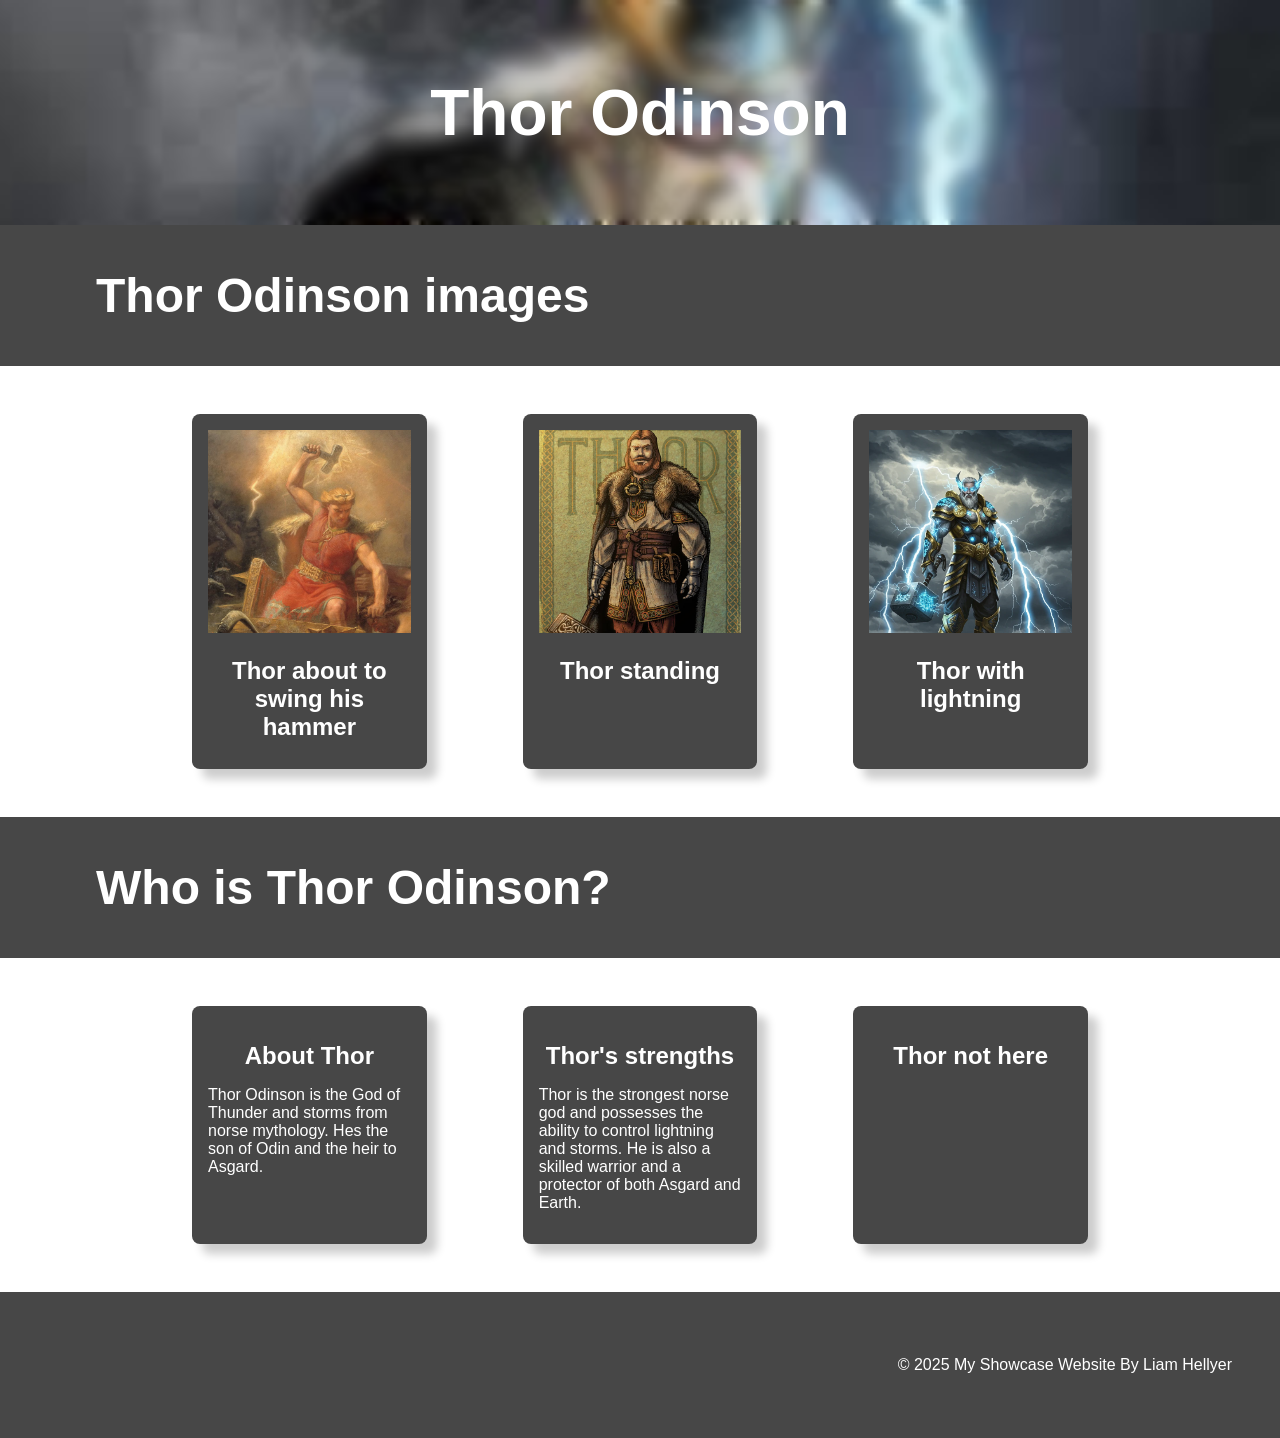
==== index.html @ ca99157f "added images and some writing" ====
<!DOCTYPE html>
<html lang="en">

<head>
    <meta charset="UTF-8">
    <meta name="viewport" content="width=device-width, initial-scale=1.0">
    <link rel="stylesheet" href="style.css">
    <title>About Thor Odinson</title>
</head>
<!-- This is the main body of the website- ALL your content goes AFTER the <body> tag and before the </body> tag -->
<body>

    <!-- The Hero Section -------------------------------------------------------------------------------------- -->
    <section class="hero">
        <div class="hero-text">Thor Odinson</div>
    </section>

<!-- Topic one ------------------------------------------------------------------------------------------------- -->
    <!-- The First Topic Section -->
    <section class="topic">
        <!-- the topic title a big bar with text in it -->
        <div class="topic-title">
            <h1>Thor Odinson images</h1>
        </div>
        <!-- now a three column grid of images -->
        <div class="topic-content">
            <!-- one "card" which includes an image with a text below it -->
            <div class="topic-card">
                <img src="images/thorafterGimp.png" alt="Thor swinging his hammer">
                <h2 class="topic-card-text">Thor about to swing his hammer</h2>
            </div>
            <div class="topic-card">
                <img src="images/fixedHoldingHammer.png" alt="Thor standing with his hammer">
                <h2 class="topic-card-text">Thor standing</h2>
            </div>
            <div class="topic-card">
                <img src="images/thorImage3.png" alt="Thor with lightning arround him">
                <h2 class="topic-card-text">Thor with lightning</h2>
            </div>
        </div>
    </section>
<!-- End of topic one------------------------------------------------------------------------------------------ -->

<!-- Copy and paste the section from above to make your next section -->
 <section class="topic">
        <!-- the topic title a big bar with text in it -->
        <div class="topic-title">
            <h1>Who is Thor Odinson?</h1>
        </div>
        <!-- now a three column grid of images -->
        <div class="topic-content">
            <!-- one "card" which includes an image with a text below it -->
            <div class="topic-card">
                <h2 class="topic-card-text">About Thor</h2>
                <p>Thor Odinson is the God of Thunder and storms from norse mythology.
                     Hes the son of Odin and the heir to Asgard.
                </p>
            </div>
            <div class="topic-card">
                <h2 class="topic-card-text">Thor's strengths</h2>
                <p>Thor is the strongest norse god and possesses the ability to control lightning and storms.
                     He is also a skilled warrior and a protector of both Asgard and Earth.

                </p>
            </div>
            <div class="topic-card">
                <h2 class="topic-card-text">Thor not here </h2>
            </div>
        </div>
    </section>
<!-- this is how com-->


    <!-- A Simple Website Footer ------------------------------------------------------------------------------ -->
    <footer class="footer">
        <p>&copy; 2025 My Showcase Website By Liam Hellyer </p>
    </footer>

<!-- The end of the whole page- no more content after this! -->
</body>
</html>
---- style.css ----
/* A simple css reset */
body,
html {
    margin: 0;
    padding: 0;
    height: 100%;
    /* The Font Family- Really important!! */
    font-family: Arial, sans-serif;
    box-sizing: border-box;
}

/* reset for images to ensure they ar 100% of the parent container width */
img {
    width: 100%;
}

/* The hero section styling- use your OWN Hero Image URL here */
.hero {
    background-image: url('images/thorBannerGIMP.png');
    height: 25vh;
    background-size: cover;
    background-position: center;
    display: flex;
    justify-content: center;
    align-items: center;
    color: white;
    text-align: center;
    position: relative;
}

/* BIG text styling for the hero section text */
.hero-text {
    font-size: 4em;
    font-weight: bold;
}

/* nice big font on a banner style background */
.topic-title{
    color: white;
    font-size: 2em;
    padding: 0.1em 3em;
    background-color: rgb(71, 71, 71);
}

/* Three column grid with a nice big gap */
.topic-content{
    display: grid;
    grid-template-columns: repeat(3, 1fr);
    gap: 6em;
    /* bring the whole section in off the sides of the page */
    width: 70%;
    /* top margin of 3em and center right/left */
    margin: 3em auto;
}

/* Styling for the individual topic cards rounded edges background color and a drop shadow */
.topic-card{
    background-color: rgb(71, 71, 71);
    color: white;
    padding: 1em;
    border-radius: 0.5em;
    box-shadow: 10px 10px 10px rgba(0, 0, 0, 0.2);
}

/* Styling for the topic card titles */
.topic-card-text{
    font-size: 1.5em;
    margin-bottom: 0.5em;
    /* center align text */
    text-align: center;
}


/* Styling for a footer section to take a bit of spcae at the bottom of the page */
.footer{
    background-color: rgb(71, 71, 71);
    color: white;
    text-align: right;
    padding: 3em 3em;
}
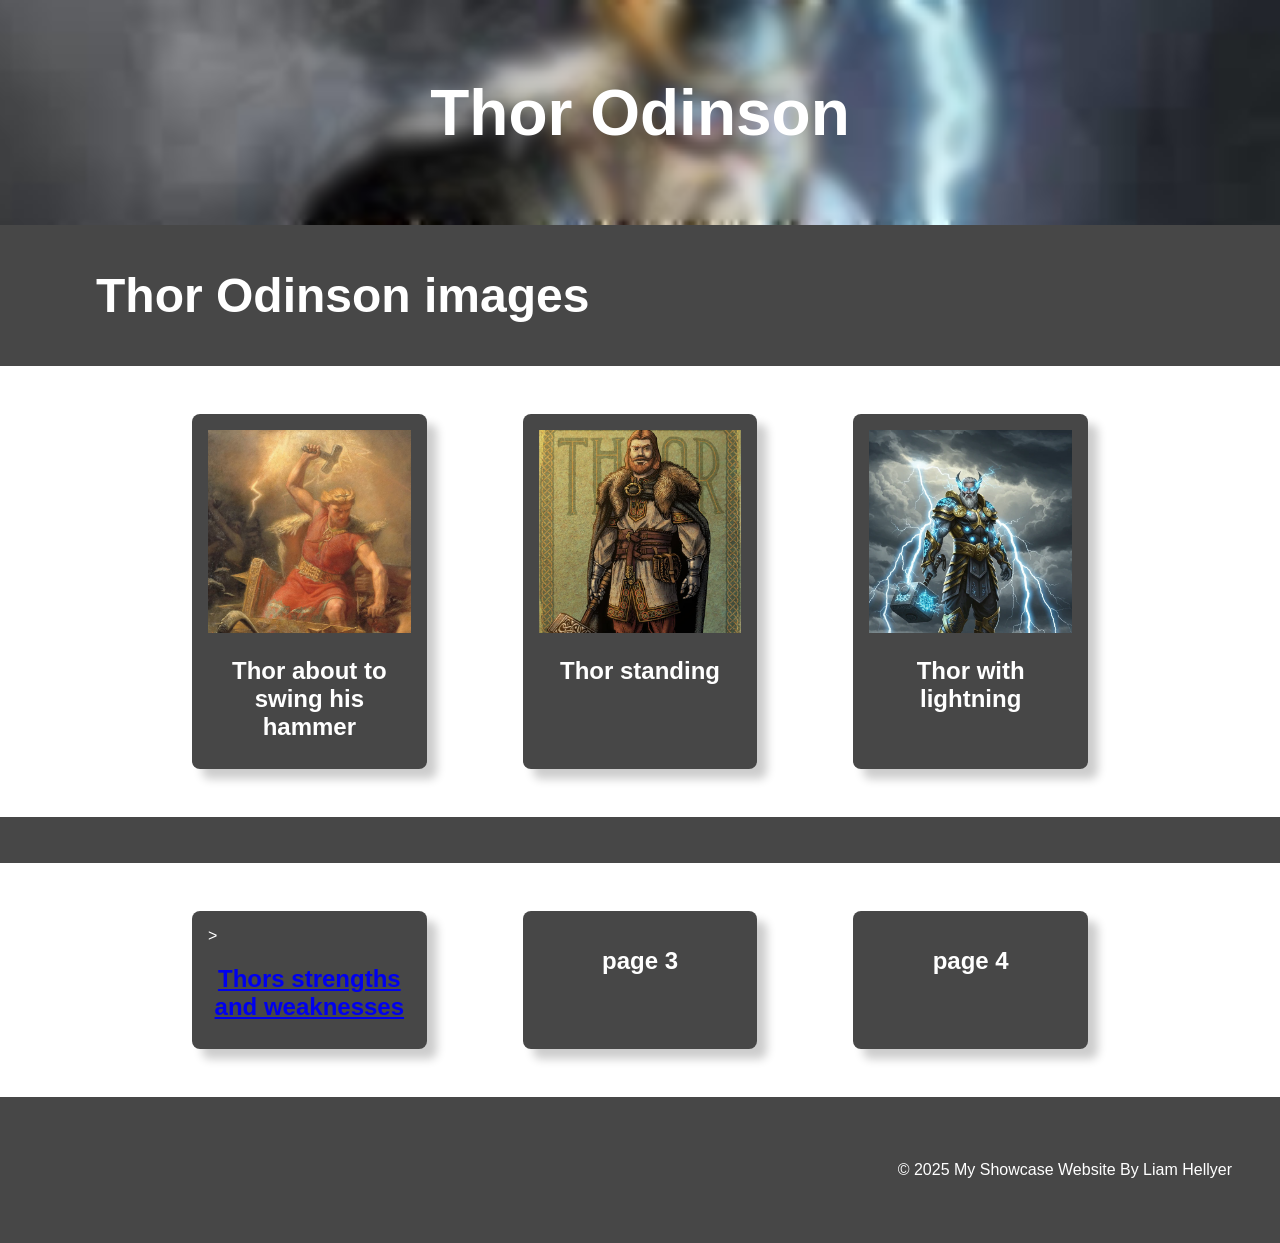
==== commit c5513dfb: "added page2" ====
--- a/index.html
+++ b/index.html
@@ -41,34 +41,29 @@
     </section>
 <!-- End of topic one------------------------------------------------------------------------------------------ -->
 
-<!-- Copy and paste the section from above to make your next section -->
- <section class="topic">
+ <!-- Topic two ------------------------------------------------------------------------------------------------- -->
+    <!-- The First Topic Section -->
+    <section class="topic">
         <!-- the topic title a big bar with text in it -->
         <div class="topic-title">
-            <h1>Who is Thor Odinson?</h1>
+            <h1></h1>
         </div>
         <!-- now a three column grid of images -->
         <div class="topic-content">
             <!-- one "card" which includes an image with a text below it -->
-            <div class="topic-card">
-                <h2 class="topic-card-text">About Thor</h2>
-                <p>Thor Odinson is the God of Thunder and storms from norse mythology.
-                     Hes the son of Odin and the heir to Asgard.
-                </p>
+            <div class="topic-card">>
+                <h2 class="topic-card-text"><a href="page2.html">Thors strengths and weaknesses</a></h2>
             </div>
             <div class="topic-card">
-                <h2 class="topic-card-text">Thor's strengths</h2>
-                <p>Thor is the strongest norse god and possesses the ability to control lightning and storms.
-                     He is also a skilled warrior and a protector of both Asgard and Earth.
-
-                </p>
+                <h2 class="topic-card-text">page 3</h2>
             </div>
             <div class="topic-card">
-                <h2 class="topic-card-text">Thor not here </h2>
+                <h2 class="topic-card-text">page 4</h2>
             </div>
         </div>
     </section>
-<!-- this is how com-->
+<!-- End of topic one------------------------------------------------------------------------------------------ -->
+
 
 
     <!-- A Simple Website Footer ------------------------------------------------------------------------------ -->
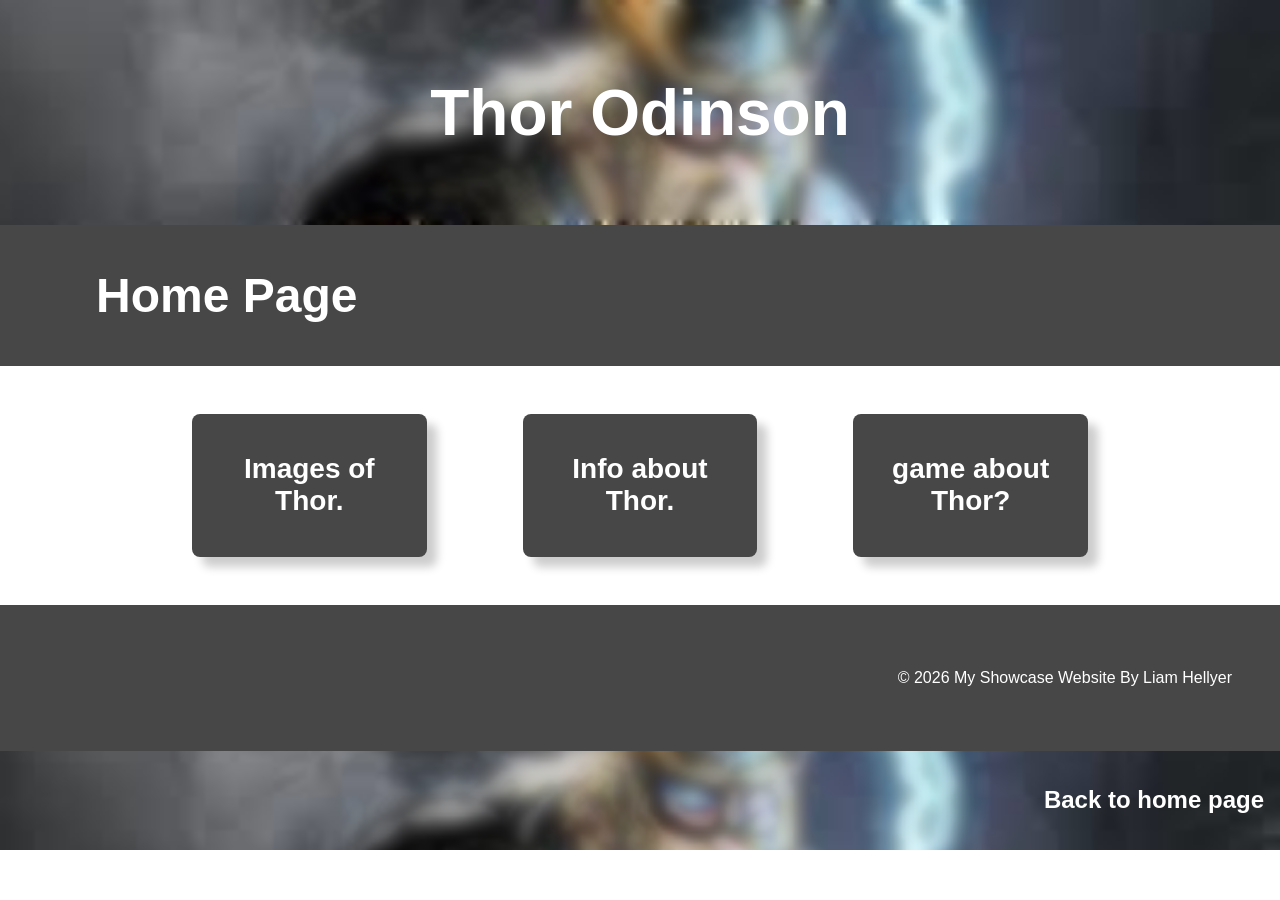
==== commit 46b7e25f: "added image and moved link" ====
--- a/index.html
+++ b/index.html
@@ -15,50 +15,25 @@
         <div class="hero-text">Thor Odinson</div>
     </section>
 
-<!-- Topic one ------------------------------------------------------------------------------------------------- -->
-    <!-- The First Topic Section -->
-    <section class="topic">
-        <!-- the topic title a big bar with text in it -->
-        <div class="topic-title">
-            <h1>Thor Odinson images</h1>
-        </div>
-        <!-- now a three column grid of images -->
-        <div class="topic-content">
-            <!-- one "card" which includes an image with a text below it -->
-            <div class="topic-card">
-                <img src="images/thorafterGimp.png" alt="Thor swinging his hammer">
-                <h2 class="topic-card-text">Thor about to swing his hammer</h2>
-            </div>
-            <div class="topic-card">
-                <img src="images/fixedHoldingHammer.png" alt="Thor standing with his hammer">
-                <h2 class="topic-card-text">Thor standing</h2>
-            </div>
-            <div class="topic-card">
-                <img src="images/thorImage3.png" alt="Thor with lightning arround him">
-                <h2 class="topic-card-text">Thor with lightning</h2>
-            </div>
-        </div>
-    </section>
-<!-- End of topic one------------------------------------------------------------------------------------------ -->
 
  <!-- Topic two ------------------------------------------------------------------------------------------------- -->
     <!-- The First Topic Section -->
     <section class="topic">
         <!-- the topic title a big bar with text in it -->
         <div class="topic-title">
-            <h1></h1>
+            <h1>Home Page</h1>
         </div>
         <!-- now a three column grid of images -->
         <div class="topic-content">
             <!-- one "card" which includes an image with a text below it -->
-            <div class="topic-card">>
-                <h2 class="topic-card-text"><a href="page2.html">Thors strengths and weaknesses</a></h2>
+            <div class="topic-card">
+                <h2 class="home-link"><a href="imagepage.html">Images of Thor.</a></h2>
             </div>
             <div class="topic-card">
-                <h2 class="topic-card-text">page 3</h2>
+                <h2 class="home-link"><a href="infopage.html">Info about Thor.</a></h2>
             </div>
             <div class="topic-card">
-                <h2 class="topic-card-text">page 4</h2>
+                <h2 class="home-link"><a href="page4.html">game about Thor?</a></h2>
             </div>
         </div>
     </section>
@@ -68,8 +43,14 @@
 
     <!-- A Simple Website Footer ------------------------------------------------------------------------------ -->
     <footer class="footer">
-        <p>&copy; 2025 My Showcase Website By Liam Hellyer </p>
+        <p>&copy; 2026 My Showcase Website By Liam Hellyer </p>
+        
     </footer>
+    <div class="below-footer">
+        <h2>
+            <a href="index.html">Back to home page </a>
+        </h2>
+    </div>
 
 <!-- The end of the whole page- no more content after this! -->
 </body>
--- a/style.css
+++ b/style.css
@@ -78,3 +78,22 @@
     text-align: right;
     padding: 3em 3em;
 }
+a{
+    color: white;
+    text-decoration: none;
+}
+.home-link{
+   text-align: center;
+   font-size: 1.75em;
+}
+.below-footer{
+    background-image: url('images/thorBannerGIMP.png');
+    background-size: cover;
+    background-position: center;
+    color: black;
+    text-align: right;
+    padding: 1em;
+}
+
+
+
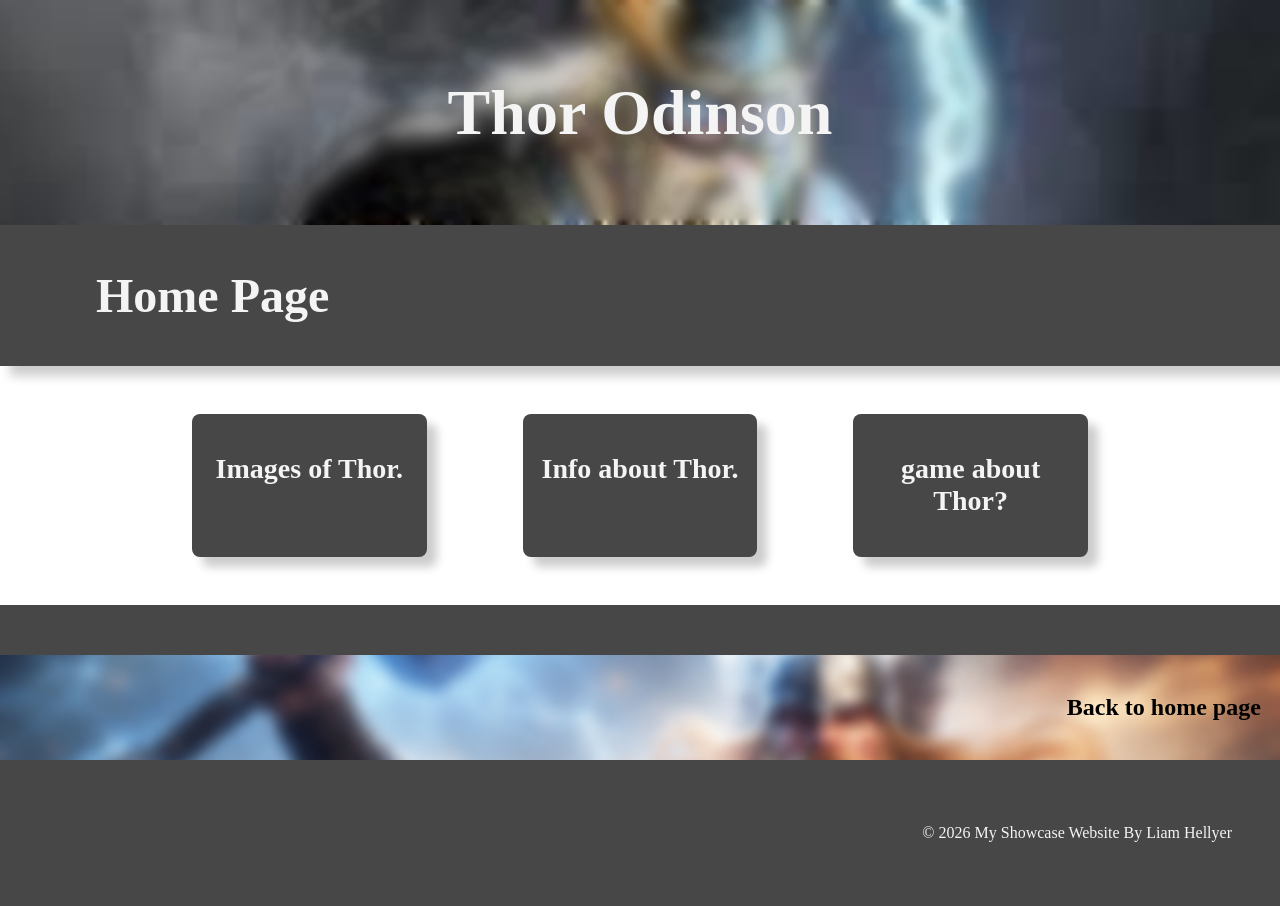
==== commit f4372f21: "made back to home page link better" ====
--- a/index.html
+++ b/index.html
@@ -42,15 +42,17 @@
 
 
     <!-- A Simple Website Footer ------------------------------------------------------------------------------ -->
+    <div style="height: 50px;background-color: rgb(71, 71, 71);"></div>
+     <div class="above-footer">
+        <h2>
+            <a href="index.html" style="color: black;">Back to home page </a>
+        </h2>
+    </div>
     <footer class="footer">
         <p>&copy; 2026 My Showcase Website By Liam Hellyer </p>
         
     </footer>
-    <div class="below-footer">
-        <h2>
-            <a href="index.html">Back to home page </a>
-        </h2>
-    </div>
+    
 
 <!-- The end of the whole page- no more content after this! -->
 </body>
--- a/style.css
+++ b/style.css
@@ -5,11 +5,12 @@
     padding: 0;
     height: 100%;
     /* The Font Family- Really important!! */
-    font-family: Arial, sans-serif;
+    font-family: Garamond, serif;
     box-sizing: border-box;
+    color: rgb(244, 244, 244);
 }
 
-/* reset for images to ensure they ar 100% of the parent container width */
+/* reset for images to ensure they are 100% of the parent container width */
 img {
     width: 100%;
 }
@@ -23,7 +24,7 @@
     display: flex;
     justify-content: center;
     align-items: center;
-    color: white;
+    color: rgb(244, 244, 244);
     text-align: center;
     position: relative;
 }
@@ -36,10 +37,11 @@
 
 /* nice big font on a banner style background */
 .topic-title{
-    color: white;
+    color: rgb(244, 244, 244);
     font-size: 2em;
     padding: 0.1em 3em;
     background-color: rgb(71, 71, 71);
+    box-shadow: 10px 10px 10px rgba(0, 0, 0, 0.2);
 }
 
 /* Three column grid with a nice big gap */
@@ -56,7 +58,6 @@
 /* Styling for the individual topic cards rounded edges background color and a drop shadow */
 .topic-card{
     background-color: rgb(71, 71, 71);
-    color: white;
     padding: 1em;
     border-radius: 0.5em;
     box-shadow: 10px 10px 10px rgba(0, 0, 0, 0.2);
@@ -65,6 +66,7 @@
 /* Styling for the topic card titles */
 .topic-card-text{
     font-size: 1.5em;
+    color: rgb(244, 244, 244);
     margin-bottom: 0.5em;
     /* center align text */
     text-align: center;
@@ -74,25 +76,25 @@
 /* Styling for a footer section to take a bit of spcae at the bottom of the page */
 .footer{
     background-color: rgb(71, 71, 71);
-    color: white;
+    color: rgb(244, 244, 244);
     text-align: right;
     padding: 3em 3em;
 }
 a{
-    color: white;
+    color: rgb(244, 244, 244);
     text-decoration: none;
 }
 .home-link{
    text-align: center;
    font-size: 1.75em;
 }
-.below-footer{
-    background-image: url('images/thorBannerGIMP.png');
+.above-footer{
+    color: black;
+    background-image: url('images/thorBannerChetgipite.png');
     background-size: cover;
     background-position: center;
-    color: black;
     text-align: right;
-    padding: 1em;
+    padding: 1.2em;
 }
 
 
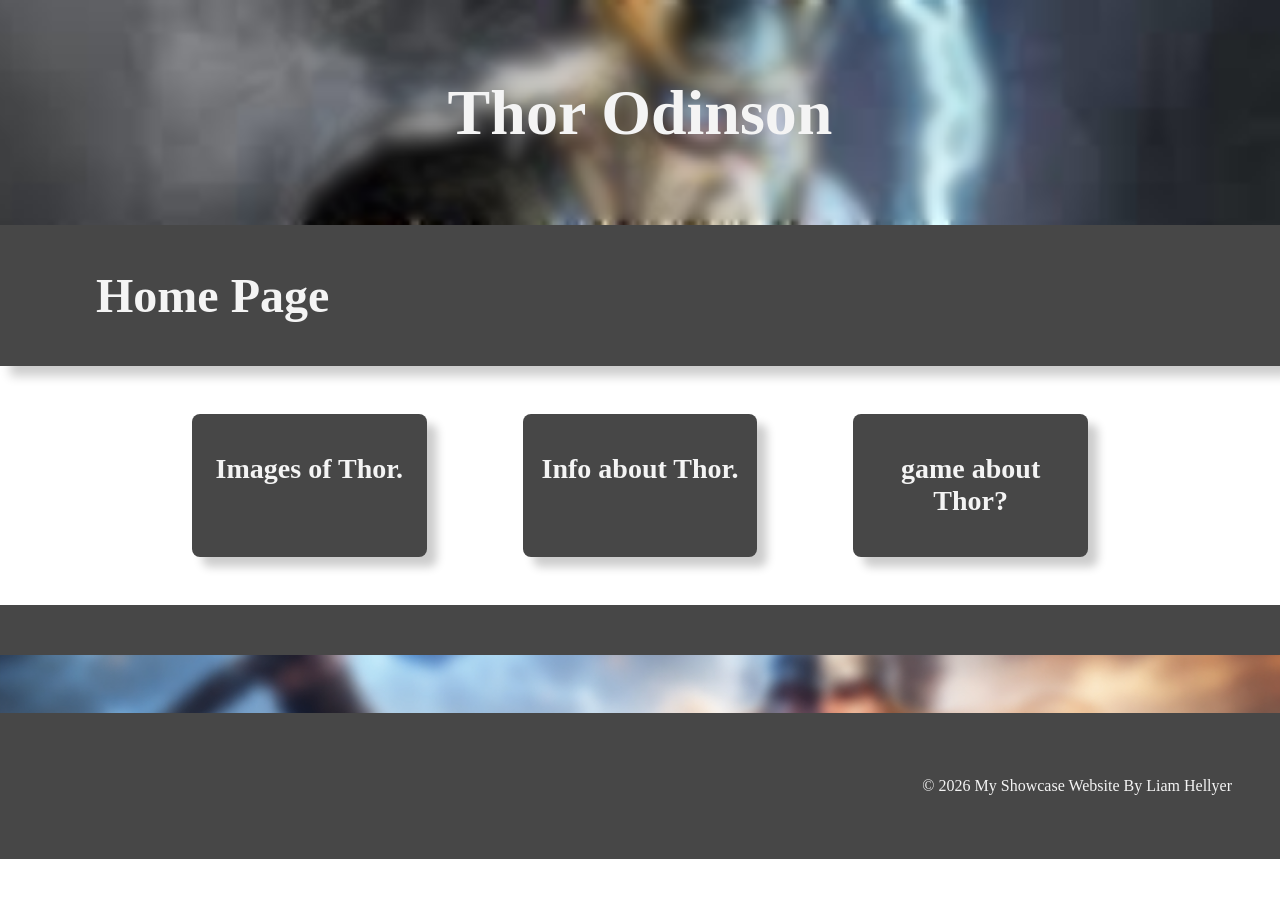
==== commit 361fb495: "added bread crumbs" ====
--- a/index.html
+++ b/index.html
@@ -45,7 +45,7 @@
     <div style="height: 50px;background-color: rgb(71, 71, 71);"></div>
      <div class="above-footer">
         <h2>
-            <a href="index.html" style="color: black;">Back to home page </a>
+            <a href="index.html" style="color: black;"> </a>
         </h2>
     </div>
     <footer class="footer">
--- a/style.css
+++ b/style.css
@@ -84,6 +84,12 @@
     color: rgb(244, 244, 244);
     text-decoration: none;
 }
+.flashguy{
+   background-color: rgb(71, 71, 71);
+}
+a:hover{
+    text-decoration: underline;
+}
 .home-link{
    text-align: center;
    font-size: 1.75em;
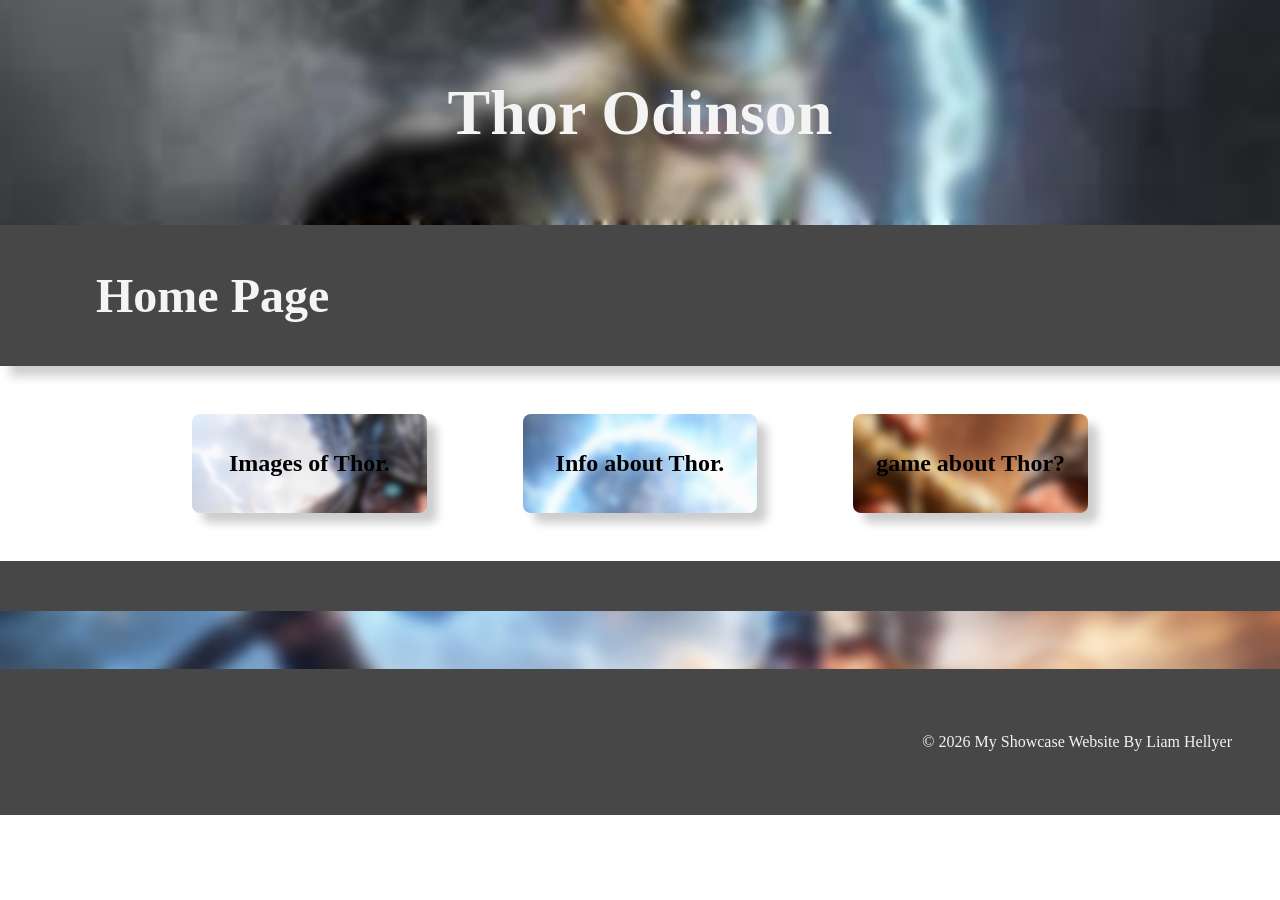
==== commit 26472615: "added images to the home links" ====
--- a/index.html
+++ b/index.html
@@ -26,14 +26,14 @@
         <!-- now a three column grid of images -->
         <div class="topic-content">
             <!-- one "card" which includes an image with a text below it -->
-            <div class="topic-card">
-                <h2 class="home-link"><a href="imagepage.html">Images of Thor.</a></h2>
+            <div class="topic-card" style="background-image: url('images/thorImageface.png'); text-align: center;">
+                <h2><a href="imagepage.html"  class="home-link">Images of Thor.</a></h2>
             </div>
-            <div class="topic-card">
-                <h2 class="home-link"><a href="infopage.html">Info about Thor.</a></h2>
+            <div class="topic-card" style="background-image: url('images/thorImagetop.png'); text-align: center;">
+                <h2><a href="infopage.html" class="home-link">Info about Thor.</a></h2>
             </div>
-            <div class="topic-card">
-                <h2 class="home-link"><a href="page4.html">game about Thor?</a></h2>
+            <div class="topic-card" style="background-image: url('images/thorDrinking.png'); text-align: center;">
+                <h2><a href="page4.html"  class="home-link">game about Thor?</a></h2>
             </div>
         </div>
     </section>
--- a/style.css
+++ b/style.css
@@ -91,8 +91,8 @@
     text-decoration: underline;
 }
 .home-link{
-   text-align: center;
-   font-size: 1.75em;
+    color: black;
+    text-align: center !important;
 }
 .above-footer{
     color: black;
